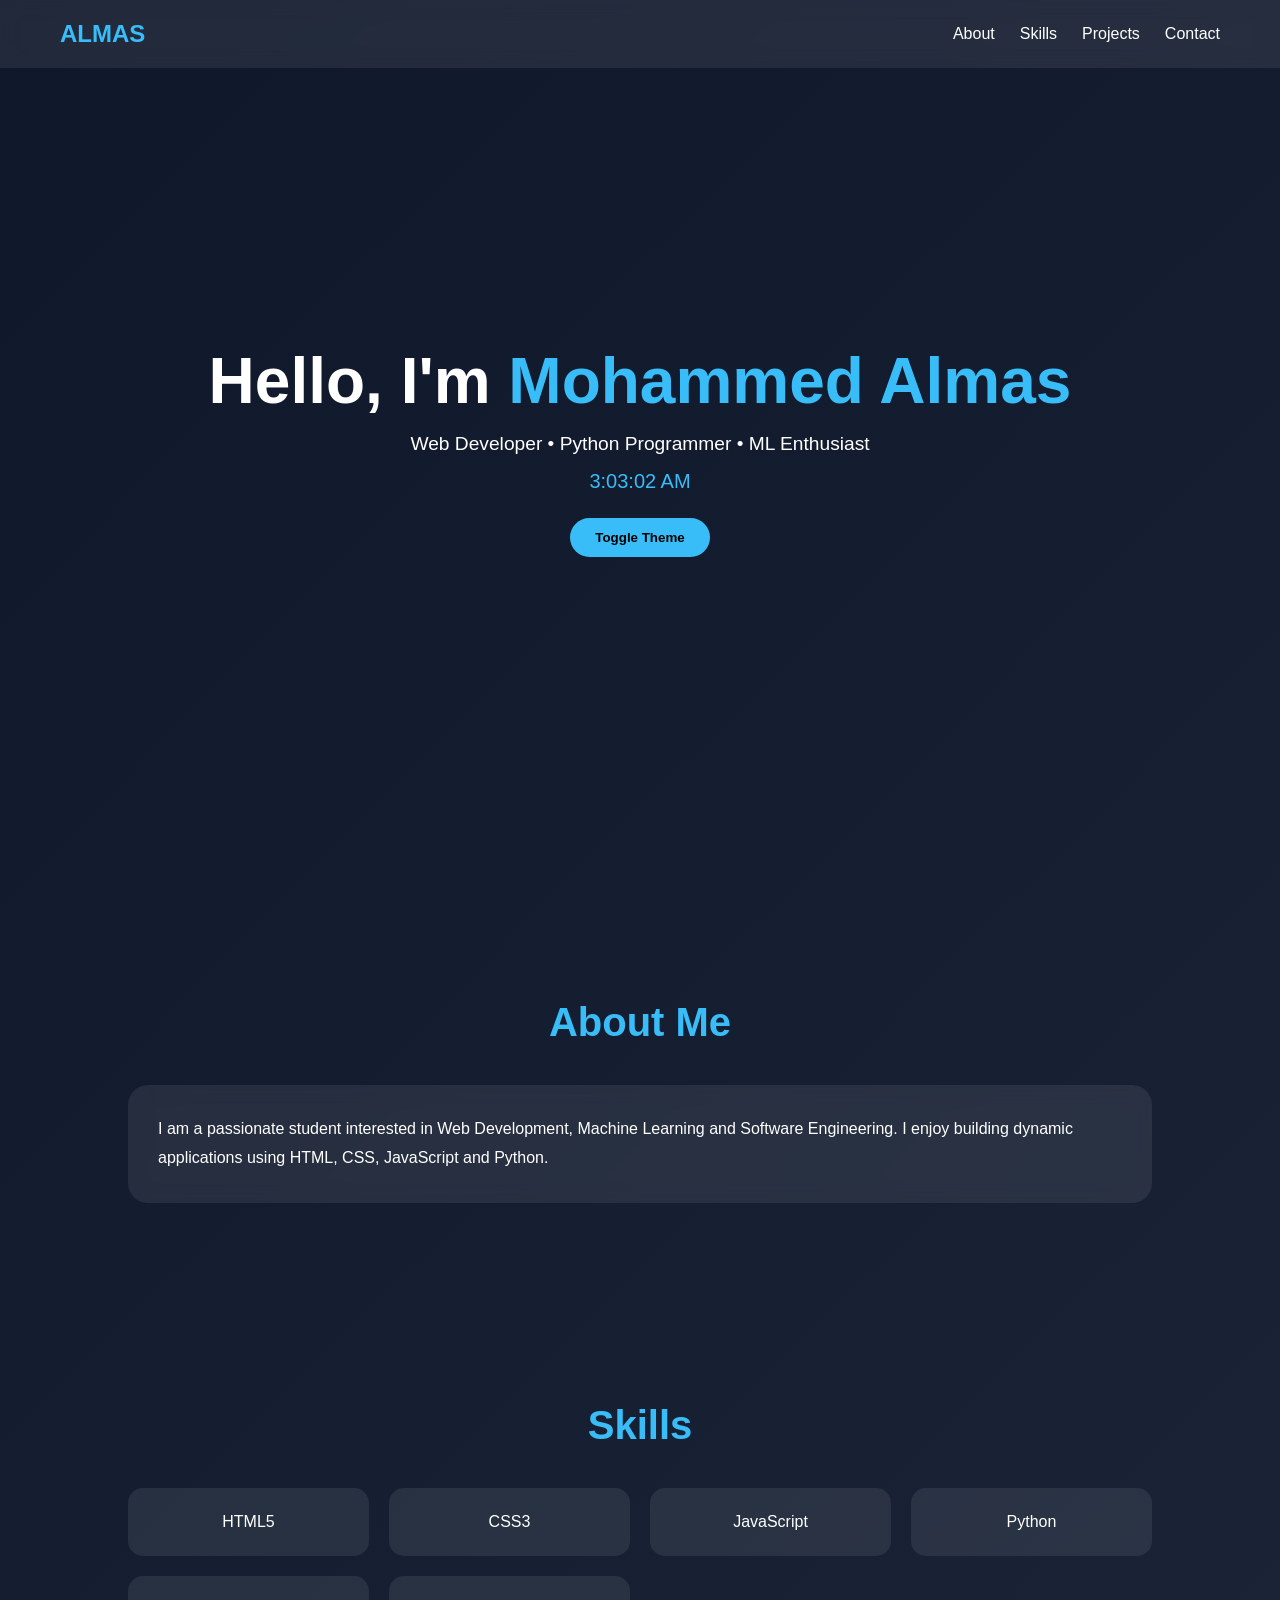
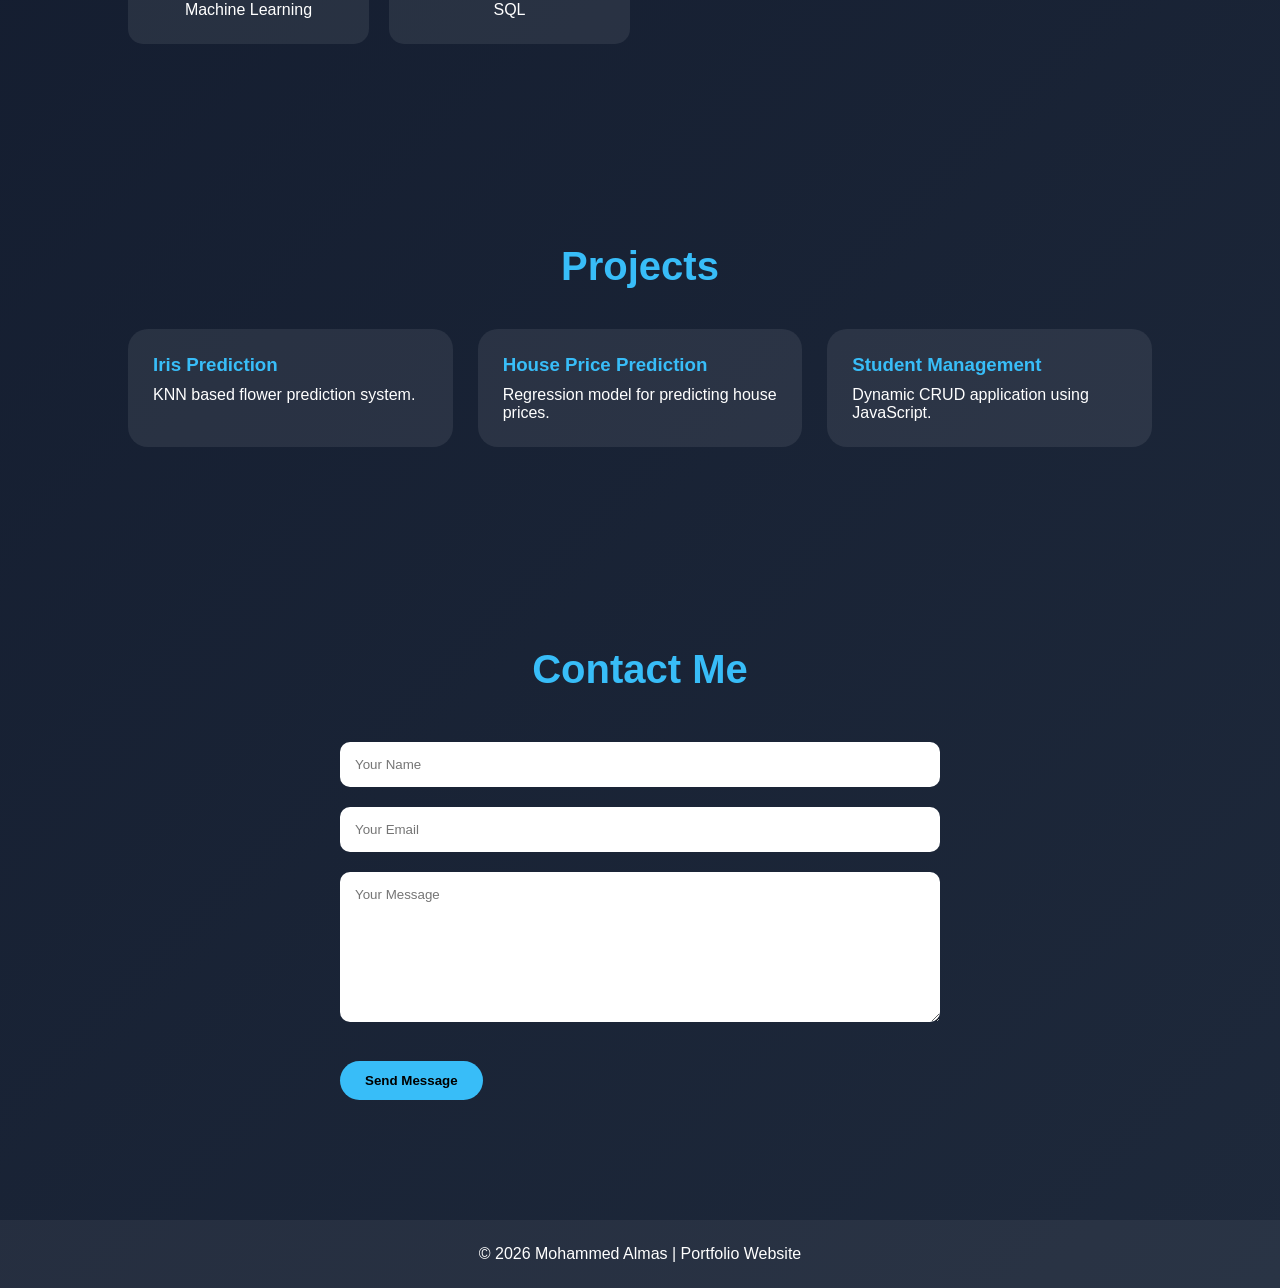
==== Record/week-5/dynamic_webpage.html @ 505fa830 "updated" ====
<!DOCTYPE html>
<html lang="en">
<head>
<meta charset="UTF-8">
<meta name="viewport" content="width=device-width, initial-scale=1.0">
<title>Almas Portfolio</title>

<style>

*{
    margin:0;
    padding:0;
    box-sizing:border-box;
    font-family:'Segoe UI',sans-serif;
    scroll-behavior:smooth;
}

body{
    background:linear-gradient(135deg,#0f172a,#1e293b);
    color:white;
}

/* Navbar */

nav{
    position:fixed;
    top:0;
    width:100%;
    display:flex;
    justify-content:space-between;
    align-items:center;
    padding:20px 60px;
    background:rgba(255,255,255,0.08);
    backdrop-filter:blur(10px);
    z-index:1000;
}

nav h2{
    color:#38bdf8;
}

nav ul{
    display:flex;
    list-style:none;
}

nav ul li{
    margin-left:25px;
}

nav ul li a{
    color:white;
    text-decoration:none;
    transition:.3s;
}

nav ul li a:hover{
    color:#38bdf8;
}

/* Hero Section */

.hero{
    height:100vh;
    display:flex;
    justify-content:center;
    align-items:center;
    text-align:center;
    flex-direction:column;
}

.hero h1{
    font-size:4rem;
}

.hero span{
    color:#38bdf8;
}

.hero p{
    margin-top:15px;
    font-size:1.2rem;
}

.btn{
    margin-top:25px;
    padding:12px 25px;
    background:#38bdf8;
    color:black;
    border:none;
    border-radius:30px;
    cursor:pointer;
    font-weight:bold;
    transition:.3s;
}

.btn:hover{
    transform:scale(1.05);
}

/* Sections */

section{
    padding:100px 10%;
}

.section-title{
    text-align:center;
    margin-bottom:40px;
    font-size:2.5rem;
    color:#38bdf8;
}

/* About */

.about-card{
    background:rgba(255,255,255,0.08);
    backdrop-filter:blur(10px);
    padding:30px;
    border-radius:20px;
    line-height:1.8;
}

/* Skills */

.skills{
    display:grid;
    grid-template-columns:repeat(auto-fit,minmax(200px,1fr));
    gap:20px;
}

.skill{
    background:rgba(255,255,255,0.08);
    padding:25px;
    border-radius:15px;
    text-align:center;
    transition:.3s;
}

.skill:hover{
    transform:translateY(-10px);
}

/* Projects */

.projects{
    display:grid;
    grid-template-columns:repeat(auto-fit,minmax(280px,1fr));
    gap:25px;
}

.project{
    background:rgba(255,255,255,0.08);
    padding:25px;
    border-radius:20px;
    transition:.3s;
}

.project:hover{
    transform:translateY(-10px);
}

.project h3{
    color:#38bdf8;
    margin-bottom:10px;
}

/* Contact */

form{
    max-width:600px;
    margin:auto;
}

input,textarea{
    width:100%;
    padding:15px;
    margin:10px 0;
    border:none;
    border-radius:10px;
}

textarea{
    height:150px;
}

/* Footer */

footer{
    text-align:center;
    padding:25px;
    background:rgba(255,255,255,0.05);
}

#clock{
    margin-top:15px;
    color:#38bdf8;
    font-size:20px;
}

.dark{
    background:#ffffff;
    color:#111;
}

.dark nav{
    background:rgba(0,0,0,0.08);
}

.dark .about-card,
.dark .skill,
.dark .project{
    background:rgba(0,0,0,0.08);
}

</style>
</head>

<body>

<nav>
    <h2>ALMAS</h2>

    <ul>
        <li><a href="#about">About</a></li>
        <li><a href="#skills">Skills</a></li>
        <li><a href="#projects">Projects</a></li>
        <li><a href="#contact">Contact</a></li>
    </ul>
</nav>

<section class="hero">
    <h1>Hello, I'm <span>Mohammed Almas</span></h1>

    <p>Web Developer • Python Programmer • ML Enthusiast</p>

    <div id="clock"></div>

    <button class="btn" onclick="toggleTheme()">
        Toggle Theme
    </button>
</section>

<section id="about">
    <h2 class="section-title">About Me</h2>

    <div class="about-card">
        I am a passionate student interested in
        Web Development, Machine Learning and
        Software Engineering. I enjoy building
        dynamic applications using HTML, CSS,
        JavaScript and Python.
    </div>
</section>

<section id="skills">
    <h2 class="section-title">Skills</h2>

    <div class="skills">
        <div class="skill">HTML5</div>
        <div class="skill">CSS3</div>
        <div class="skill">JavaScript</div>
        <div class="skill">Python</div>
        <div class="skill">Machine Learning</div>
        <div class="skill">SQL</div>
    </div>
</section>

<section id="projects">
    <h2 class="section-title">Projects</h2>

    <div class="projects">

        <div class="project">
            <h3>Iris Prediction</h3>
            <p>KNN based flower prediction system.</p>
        </div>

        <div class="project">
            <h3>House Price Prediction</h3>
            <p>Regression model for predicting house prices.</p>
        </div>

        <div class="project">
            <h3>Student Management</h3>
            <p>Dynamic CRUD application using JavaScript.</p>
        </div>

    </div>
</section>

<section id="contact">
    <h2 class="section-title">Contact Me</h2>

    <form onsubmit="sendMessage(event)">
        <input type="text" id="name" placeholder="Your Name" required>

        <input type="email" id="email" placeholder="Your Email" required>

        <textarea id="msg" placeholder="Your Message"></textarea>

        <button class="btn">Send Message</button>
    </form>

    <h3 id="output" style="text-align:center;margin-top:20px;"></h3>
</section>

<footer>
    © 2026 Mohammed Almas | Portfolio Website
</footer>

<script>

function toggleTheme(){
    document.body.classList.toggle("dark");
}

function sendMessage(event){
    event.preventDefault();

    let name =
    document.getElementById("name").value;

    document.getElementById("output").innerHTML =
    "✅ Thank you " + name + "! Message sent successfully.";

    document.querySelector("form").reset();
}

function updateClock(){
    let now = new Date();

    document.getElementById("clock").innerHTML =
    now.toLocaleTimeString();
}

setInterval(updateClock,1000);

</script>

</body>
</html>
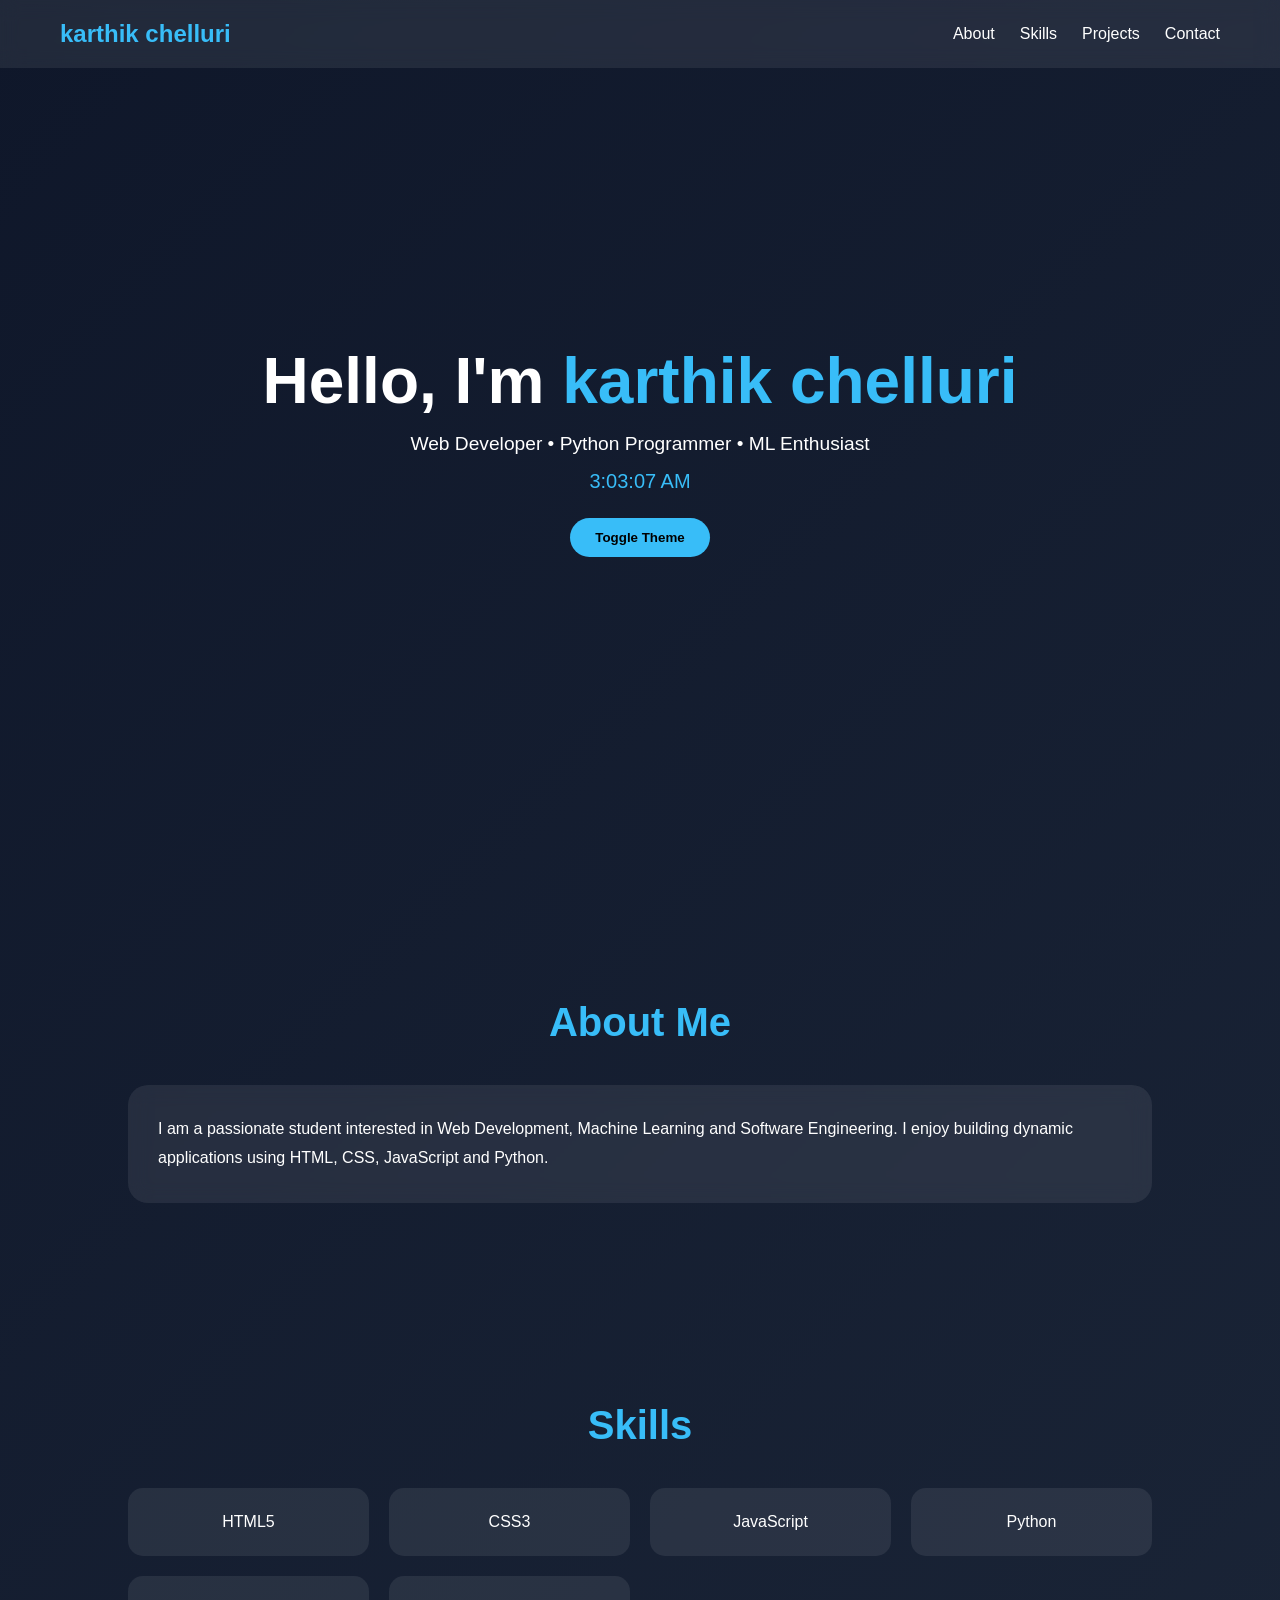
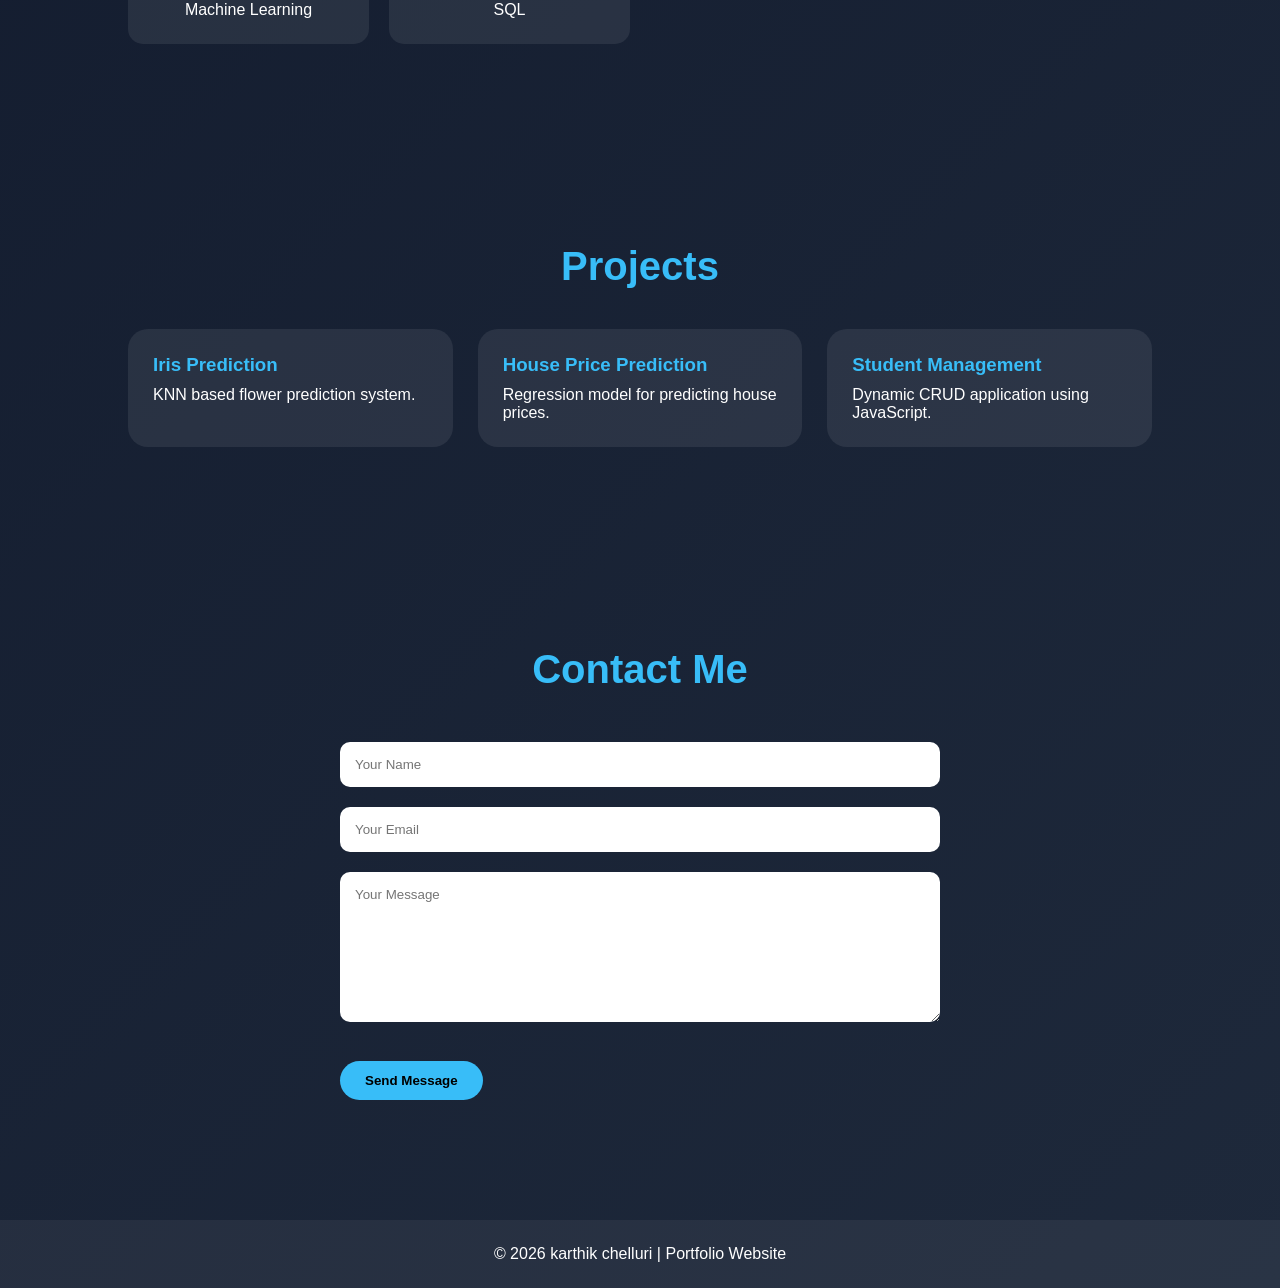
==== commit fd13ad29: "updated" ====
--- a/Record/week-5/dynamic_webpage.html
+++ b/Record/week-5/dynamic_webpage.html
@@ -3,7 +3,7 @@
 <head>
 <meta charset="UTF-8">
 <meta name="viewport" content="width=device-width, initial-scale=1.0">
-<title>Almas Portfolio</title>
+<title>Karthik Portfolio</title>
 
 <style>
 
@@ -219,7 +219,7 @@
 <body>
 
 <nav>
-    <h2>ALMAS</h2>
+    <h2>karthik chelluri</h2>
 
     <ul>
         <li><a href="#about">About</a></li>
@@ -230,7 +230,7 @@
 </nav>
 
 <section class="hero">
-    <h1>Hello, I'm <span>Mohammed Almas</span></h1>
+    <h1>Hello, I'm <span>karthik chelluri</span></h1>
 
     <p>Web Developer • Python Programmer • ML Enthusiast</p>
 
@@ -306,7 +306,7 @@
 </section>
 
 <footer>
-    © 2026 Mohammed Almas | Portfolio Website
+    © 2026 karthik chelluri | Portfolio Website
 </footer>
 
 <script>
